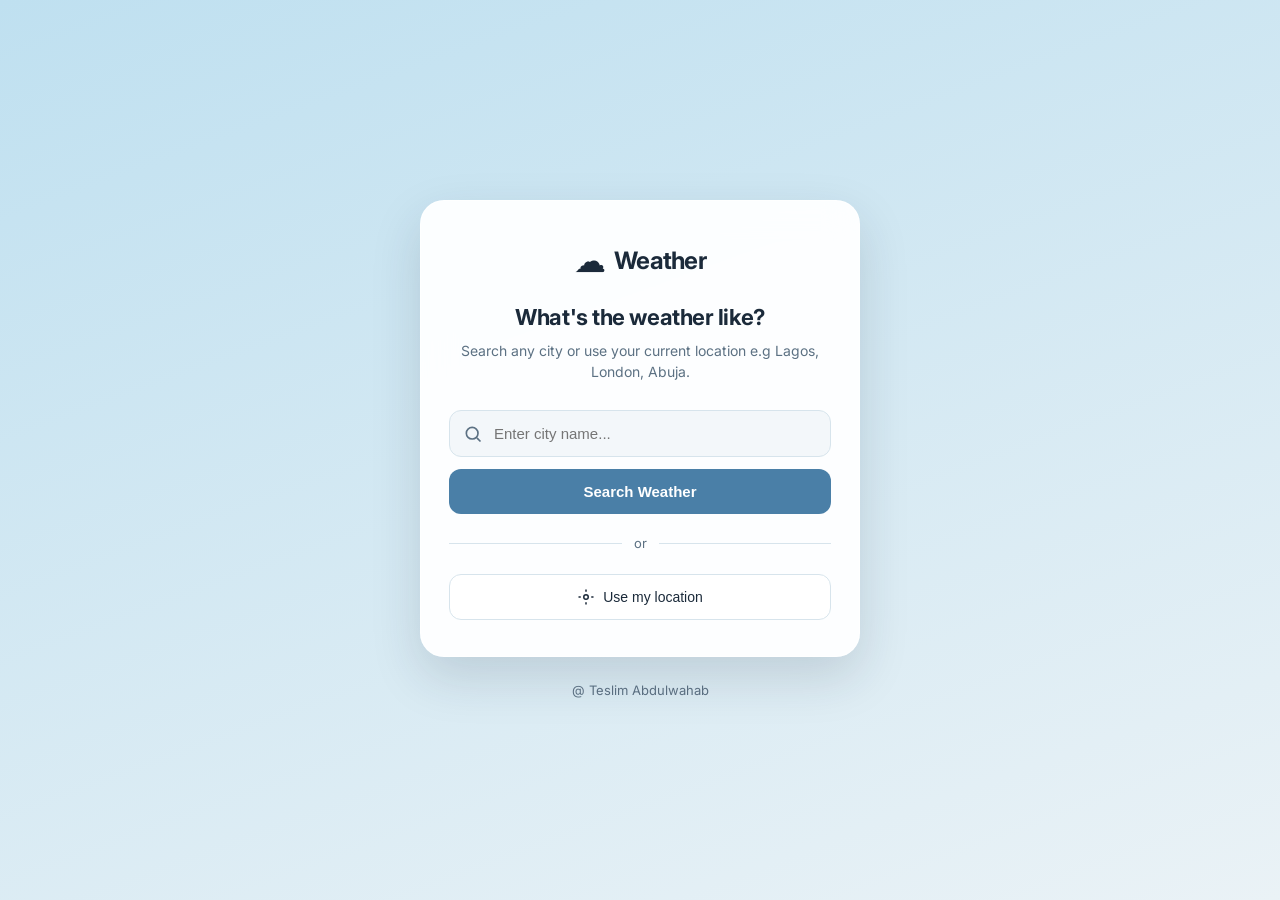
==== index.html @ 28e863fd "Add files via upload" ====
<!DOCTYPE html>
<html lang="en">
<head>
  <meta charset="UTF-8">
  <meta name="viewport" content="width=device-width, initial-scale=1.0">
  <title>Weather • Search</title>
  <link rel="stylesheet" href="style.css">
  <link href="https://fonts.googleapis.com/css2?family=Inter:wght@400;500;600;700&display=swap" rel="stylesheet">
</head>
<body class="home-page">

  <div class="home-container">
    <div class="home-card">
      <div class="home-header">
        <div class="logo">
          <span class="logo-icon">☁</span>
          <span class="logo-text">Weather</span>
        </div>
        <h1>What's the weather like?</h1>
        <p class="subtitle">Search any city or use your current location e.g Lagos, London, Abuja.</p>
      </div>

      <form id="searchForm" class="home-search">
        <div class="input-wrapper">
          <svg class="search-icon" viewBox="0 0 24 24" width="20" height="20" fill="none" stroke="currentColor" stroke-width="2">
            <circle cx="11" cy="11" r="7"></circle>
            <line x1="21" y1="21" x2="16.65" y2="16.65"></line>
          </svg>
          <input type="text" id="cityInput" placeholder="Enter city name..." autocomplete="off" required>
        </div>
        <button type="submit" class="primary-btn">Search Weather</button>
      </form>

      <div class="divider">
        <span>or</span>
      </div>

      <button id="locationBtn" class="secondary-btn">
        <svg viewBox="0 0 24 24" width="18" height="18" fill="none" stroke="currentColor" stroke-width="2">
          <circle cx="12" cy="12" r="3"></circle>
          <path d="M12 2v3M12 19v3M2 12h3M19 12h3"></path>
        </svg>
        Use my location
      </button>

      <div id="recentChips" class="recent-chips home-chips hidden"></div>
    </div>

    <p class="home-footer">@ Teslim Abdulwahab</p>
  </div>

  <script src="script.js"></script>
</body>
</html>
---- style.css ----
:root {
  --text: #1B2A3A;
  --text-muted: #5C7183;
  --primary: #4A7FA7;
  --primary-dark: #3A6A8F;
  --accent: #E8935A;
  --surface: rgba(255, 255, 255, 0.94);
  --surface-soft: #F3F7FA;
  --border: #D7E4EC;
  --danger: #C4472E;
  --success: #2E8B57;
  --bg-start: #BFE0F0;
  --bg-end: #EAF2F6;
}

* {
  box-sizing: border-box;
  margin: 0;
  padding: 0;
}

body {
  font-family: "Inter", -apple-system, BlinkMacSystemFont, "Segoe UI", Roboto, sans-serif;
  background: linear-gradient(160deg, var(--bg-start), var(--bg-end));
  color: var(--text);
  min-height: 100vh;
  line-height: 1.5;
  transition: background 0.7s ease;
}

/* ========== HOME PAGE ========== */
.home-page {
  display: flex;
  align-items: center;
  justify-content: center;
  padding: 24px;
}

.home-container {
  width: 100%;
  max-width: 440px;
}

.home-card {
  background: var(--surface);
  backdrop-filter: blur(16px);
  border-radius: 24px;
  padding: 36px 28px;
  box-shadow: 0 20px 50px rgba(27, 42, 58, 0.15);
  border: 1px solid rgba(255,255,255,0.7);
}

.home-header {
  text-align: center;
  margin-bottom: 28px;
}

.logo {
  display: flex;
  align-items: center;
  justify-content: center;
  gap: 8px;
  margin-bottom: 16px;
}

.logo-icon {
  font-size: 32px;
}

.logo-text {
  font-size: 24px;
  font-weight: 700;
  letter-spacing: -0.03em;
}

.home-header h1 {
  font-size: 22px;
  font-weight: 700;
  margin-bottom: 6px;
  letter-spacing: -0.02em;
}

.subtitle {
  font-size: 14px;
  color: var(--text-muted);
}

.home-search {
  display: flex;
  flex-direction: column;
  gap: 12px;
}

.input-wrapper {
  position: relative;
}

.search-icon {
  position: absolute;
  left: 14px;
  top: 50%;
  transform: translateY(-50%);
  color: var(--text-muted);
}

.home-search input {
  width: 100%;
  padding: 14px 16px 14px 44px;
  border: 1px solid var(--border);
  border-radius: 12px;
  font-size: 15px;
  background: var(--surface-soft);
  color: var(--text);
  transition: all 0.2s;
}

.home-search input:focus {
  outline: none;
  border-color: var(--primary);
  box-shadow: 0 0 0 4px rgba(74, 127, 167, 0.15);
}

.primary-btn {
  width: 100%;
  padding: 14px;
  border: none;
  border-radius: 12px;
  background: var(--primary);
  color: white;
  font-size: 15px;
  font-weight: 600;
  cursor: pointer;
  transition: background 0.2s, transform 0.15s;
}

.primary-btn:hover {
  background: var(--primary-dark);
}

.primary-btn:active {
  transform: scale(0.98);
}

.divider {
  display: flex;
  align-items: center;
  margin: 20px 0;
  color: var(--text-muted);
  font-size: 13px;
}

.divider::before,
.divider::after {
  content: "";
  flex: 1;
  height: 1px;
  background: var(--border);
}

.divider span {
  padding: 0 12px;
}

.secondary-btn {
  width: 100%;
  padding: 13px;
  border: 1px solid var(--border);
  border-radius: 12px;
  background: white;
  color: var(--text);
  font-size: 14px;
  font-weight: 500;
  cursor: pointer;
  display: flex;
  align-items: center;
  justify-content: center;
  gap: 8px;
  transition: all 0.2s;
}

.secondary-btn:hover {
  border-color: var(--primary);
  color: var(--primary);
}

.home-chips {
  margin-top: 20px;
  justify-content: center;
}

.home-footer {
  text-align: center;
  margin-top: 24px;
  font-size: 13px;
  color: var(--text-muted);
}

/* ========== RESULTS PAGE ========== */
.app {
  width: 100%;
  max-width: 480px;
  margin: 0 auto;
  padding: 20px 16px 40px;
  display: flex;
  flex-direction: column;
  gap: 16px;
  min-height: 100vh;
}

.result-header {
  display: flex;
  justify-content: space-between;
  align-items: center;
}

.back-btn {
  text-decoration: none;
  color: var(--text);
  font-weight: 500;
  font-size: 15px;
  padding: 8px 12px;
  border-radius: 8px;
  background: rgba(255,255,255,0.5);
  transition: background 0.2s;
}

.back-btn:hover {
  background: rgba(255,255,255,0.8);
}

.unit-toggle {
  width: 44px;
  height: 40px;
  border: 1px solid var(--border);
  border-radius: 10px;
  background: rgba(255,255,255,0.7);
  color: var(--text);
  font-size: 13px;
  font-weight: 600;
  cursor: pointer;
}

.unit-toggle:hover {
  background: white;
}

.result-card {
  background: var(--surface);
  backdrop-filter: blur(12px);
  border-radius: 20px;
  padding: 24px;
  box-shadow: 0 12px 40px rgba(27, 42, 58, 0.12);
  border: 1px solid rgba(255,255,255,0.6);
  flex: 1;
}

/* Shared components */
.recent-chips {
  display: flex;
  gap: 8px;
  flex-wrap: wrap;
}

.recent-chips.hidden {
  display: none;
}

.chip {
  padding: 6px 14px;
  border-radius: 999px;
  background: var(--surface-soft);
  border: 1px solid var(--border);
  color: var(--text-muted);
  font-size: 12px;
  font-weight: 500;
  cursor: pointer;
  transition: all 0.2s;
}

.chip:hover {
  border-color: var(--primary);
  color: var(--primary);
  background: white;
}

.state {
  text-align: center;
  padding: 60px 0;
  color: var(--text-muted);
}

.state.error {
  color: var(--danger);
  font-weight: 500;
}

.spinner {
  width: 40px;
  height: 40px;
  border: 3px solid var(--border);
  border-top-color: var(--primary);
  border-radius: 50%;
  margin: 0 auto 16px;
  animation: spin 0.8s linear infinite;
}

@keyframes spin {
  to { transform: rotate(360deg); }
}

.hidden {
  display: none !important;
}

.weather-result {
  animation: fadeIn 0.4s ease;
}

@keyframes fadeIn {
  from { opacity: 0; transform: translateY(10px); }
  to { opacity: 1; transform: translateY(0); }
}

.location-row {
  display: flex;
  align-items: center;
  justify-content: center;
  gap: 10px;
  margin-bottom: 8px;
}

.city-name {
  font-size: 17px;
  font-weight: 500;
  color: var(--text-muted);
}

.live-badge {
  font-size: 11px;
  font-weight: 600;
  color: var(--success);
  background: rgba(46, 139, 87, 0.12);
  padding: 3px 9px;
  border-radius: 999px;
}

.main-reading {
  display: flex;
  align-items: center;
  justify-content: center;
  gap: 18px;
  margin: 16px 0 12px;
}

.weather-emoji {
  font-size: 68px;
  line-height: 1;
  filter: drop-shadow(0 6px 12px rgba(0,0,0,0.1));
}

.temp-block {
  text-align: left;
}

.temperature {
  font-size: 68px;
  font-weight: 700;
  letter-spacing: -0.04em;
  line-height: 1;
}

.condition {
  font-size: 16px;
  color: var(--accent);
  font-weight: 500;
  margin-top: 4px;
  text-transform: capitalize;
}

.details {
  display: grid;
  grid-template-columns: 1fr 1fr;
  gap: 14px;
  border-top: 1px solid var(--border);
  border-bottom: 1px solid var(--border);
  padding: 20px 0;
  margin: 20px 0 24px;
}

.detail {
  display: flex;
  align-items: center;
  gap: 10px;
}

.detail-icon {
  font-size: 20px;
  width: 28px;
  text-align: center;
}

.detail-label {
  display: block;
  font-size: 11px;
  color: var(--text-muted);
  font-weight: 500;
}

.detail-value {
  font-size: 15px;
  font-weight: 600;
}

.forecast-title {
  font-size: 13px;
  font-weight: 600;
  color: var(--text-muted);
  margin-bottom: 12px;
  letter-spacing: 0.02em;
}

.forecast {
  display: flex;
  gap: 8px;
}

.forecast-day {
  flex: 1;
  display: flex;
  flex-direction: column;
  align-items: center;
  gap: 5px;
  padding: 14px 4px;
  border-radius: 14px;
  background: var(--surface-soft);
  transition: all 0.2s;
}

.forecast-day:hover {
  background: #e8f0f5;
  transform: translateY(-3px);
}

.forecast-day-name {
  font-size: 11px;
  color: var(--text-muted);
  font-weight: 600;
  text-transform: uppercase;
}

.forecast-emoji {
  font-size: 24px;
}

.forecast-temp {
  font-size: 14px;
  font-weight: 700;
}

.forecast-temp-low {
  font-size: 12px;
  color: var(--text-muted);
}

.page-footer {
  text-align: center;
  font-size: 12px;
  color: var(--text-muted);
  display: flex;
  align-items: center;
  justify-content: center;
  gap: 8px;
}

.dot {
  opacity: 0.5;
}

@media (max-width: 420px) {
  .temperature {
    font-size: 56px;
  }
  .weather-emoji {
    font-size: 56px;
  }
  .home-card {
    padding: 28px 20px;
  }
}
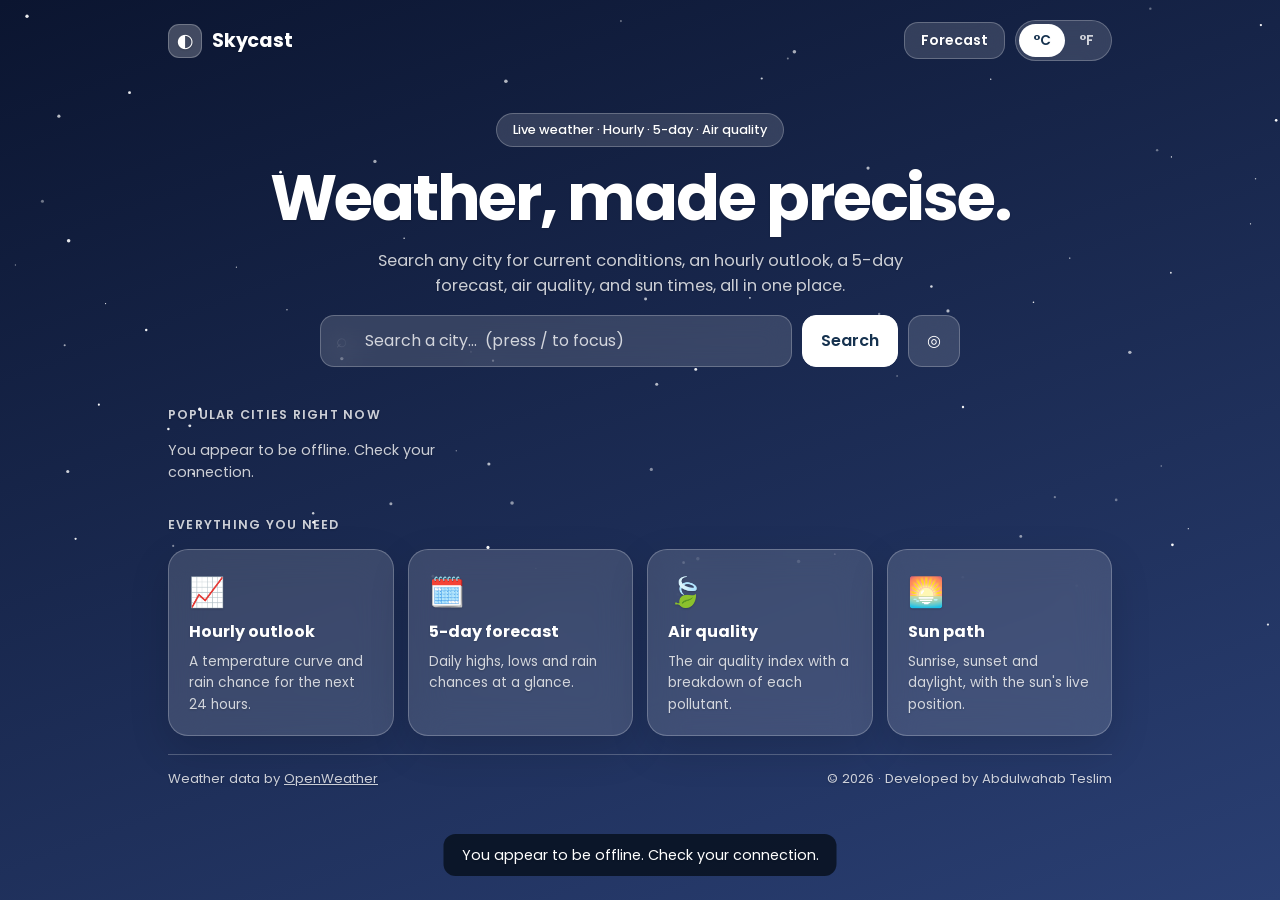
==== commit cd4fc66e: "Update weather search UI and functionality" ====
--- a/index.html
+++ b/index.html
@@ -1,54 +1,67 @@
-<!DOCTYPE html>
-<html lang="en">
-<head>
-  <meta charset="UTF-8">
-  <meta name="viewport" content="width=device-width, initial-scale=1.0">
-  <title>Weather • Search</title>
-  <link rel="stylesheet" href="style.css">
-  <link href="https://fonts.googleapis.com/css2?family=Inter:wght@400;500;600;700&display=swap" rel="stylesheet">
-</head>
-<body class="home-page">
-
-  <div class="home-container">
-    <div class="home-card">
-      <div class="home-header">
-        <div class="logo">
-          <span class="logo-icon">☁</span>
-          <span class="logo-text">Weather</span>
-        </div>
-        <h1>What's the weather like?</h1>
-        <p class="subtitle">Search any city or use your current location e.g Lagos, London, Abuja.</p>
-      </div>
-
-      <form id="searchForm" class="home-search">
-        <div class="input-wrapper">
-          <svg class="search-icon" viewBox="0 0 24 24" width="20" height="20" fill="none" stroke="currentColor" stroke-width="2">
-            <circle cx="11" cy="11" r="7"></circle>
-            <line x1="21" y1="21" x2="16.65" y2="16.65"></line>
-          </svg>
-          <input type="text" id="cityInput" placeholder="Enter city name..." autocomplete="off" required>
-        </div>
-        <button type="submit" class="primary-btn">Search Weather</button>
-      </form>
-
-      <div class="divider">
-        <span>or</span>
-      </div>
-
-      <button id="locationBtn" class="secondary-btn">
-        <svg viewBox="0 0 24 24" width="18" height="18" fill="none" stroke="currentColor" stroke-width="2">
-          <circle cx="12" cy="12" r="3"></circle>
-          <path d="M12 2v3M12 19v3M2 12h3M19 12h3"></path>
-        </svg>
-        Use my location
-      </button>
-
-      <div id="recentChips" class="recent-chips home-chips hidden"></div>
-    </div>
-
-    <p class="home-footer">@ Teslim Abdulwahab</p>
-  </div>
-
-  <script src="script.js"></script>
-</body>
+<!doctype html>
+<html lang="en">
+<head>
+  <meta charset="UTF-8" />
+  <meta name="viewport" content="width=device-width, initial-scale=1.0" />
+  <meta name="description" content="Skycast: live weather, hourly and 5-day forecasts, air quality and sun times for any city." />
+  <title>Skycast · Weather</title>
+  <link rel="preconnect" href="https://fonts.googleapis.com" />
+  <link rel="preconnect" href="https://fonts.gstatic.com" crossorigin />
+  <link href="https://fonts.googleapis.com/css2?family=Poppins:wght@300;400;500;600;700&display=swap" rel="stylesheet" />
+  <link rel="stylesheet" href="./style.css" />
+</head>
+<body data-sky="clear-d">
+  <canvas id="fx" aria-hidden="true"></canvas>
+  <div class="app">
+    <header class="top">
+      <a class="brand" href="index.html"><span class="logo" aria-hidden="true">◐</span> Skycast</a>
+      <div class="top-r">
+        <a class="btn nav" href="weather.html">Forecast</a>
+        <div class="seg" role="group" aria-label="Units">
+          <button id="unitC" type="button" aria-pressed="true">°C</button>
+          <button id="unitF" type="button" aria-pressed="false">°F</button>
+        </div>
+      </div>
+    </header>
+
+    <section class="landing">
+      <span class="pill">Live weather · Hourly · 5-day · Air quality</span>
+      <h1 class="display">Weather, made precise.</h1>
+      <p class="lead">Search any city for current conditions, an hourly outlook, a 5-day forecast, air quality, and sun times, all in one place.</p>
+    <form id="searchForm" class="search" autocomplete="off" role="search">
+      <div class="field">
+        <span class="mag" aria-hidden="true">⌕</span>
+        <input id="cityInput" type="text" placeholder="Search a city…  (press / to focus)" aria-label="Search city" aria-autocomplete="list" aria-controls="sugList" />
+        <ul id="sugList" class="sug" role="listbox" hidden></ul>
+      </div>
+      <button type="submit" class="btn primary">Search</button>
+      <button type="button" id="locBtn" class="btn" title="Use my location" aria-label="Use my location">◎</button>
+    </form>
+    <div class="chips" id="chips"></div>
+    </section>
+
+    <section class="block">
+      <h2 class="kicker">Popular cities right now</h2>
+      <div id="popular" class="popular"></div>
+    </section>
+
+    <section class="block">
+      <h2 class="kicker">Everything you need</h2>
+      <div class="features">
+        <div class="card feat"><span>📈</span><b>Hourly outlook</b><p>A temperature curve and rain chance for the next 24 hours.</p></div>
+        <div class="card feat"><span>🗓️</span><b>5-day forecast</b><p>Daily highs, lows and rain chances at a glance.</p></div>
+        <div class="card feat"><span>🍃</span><b>Air quality</b><p>The air quality index with a breakdown of each pollutant.</p></div>
+        <div class="card feat"><span>🌅</span><b>Sun path</b><p>Sunrise, sunset and daylight, with the sun's live position.</p></div>
+      </div>
+    </section>
+    <footer class="foot">
+      <p>Weather data by <a href="https://openweathermap.org" target="_blank" rel="noopener">OpenWeather</a></p>
+      <p>© 2026 · Developed by Abdulwahab Teslim</p>
+    </footer>
+  </div>
+  <div id="toast" class="toast" role="status" aria-live="polite"></div>
+  <script src="./config.js"></script>
+  <script src="./core.js"></script>
+  <script src="./home.js"></script>
+</body>
 </html>
--- a/style.css
+++ b/style.css
@@ -1,489 +1,119 @@
-:root {
-  --text: #1B2A3A;
-  --text-muted: #5C7183;
-  --primary: #4A7FA7;
-  --primary-dark: #3A6A8F;
-  --accent: #E8935A;
-  --surface: rgba(255, 255, 255, 0.94);
-  --surface-soft: #F3F7FA;
-  --border: #D7E4EC;
-  --danger: #C4472E;
-  --success: #2E8B57;
-  --bg-start: #BFE0F0;
-  --bg-end: #EAF2F6;
-}
-
-* {
-  box-sizing: border-box;
-  margin: 0;
-  padding: 0;
-}
-
-body {
-  font-family: "Inter", -apple-system, BlinkMacSystemFont, "Segoe UI", Roboto, sans-serif;
-  background: linear-gradient(160deg, var(--bg-start), var(--bg-end));
-  color: var(--text);
-  min-height: 100vh;
-  line-height: 1.5;
-  transition: background 0.7s ease;
-}
-
-/* ========== HOME PAGE ========== */
-.home-page {
-  display: flex;
-  align-items: center;
-  justify-content: center;
-  padding: 24px;
-}
-
-.home-container {
-  width: 100%;
-  max-width: 440px;
-}
-
-.home-card {
-  background: var(--surface);
-  backdrop-filter: blur(16px);
-  border-radius: 24px;
-  padding: 36px 28px;
-  box-shadow: 0 20px 50px rgba(27, 42, 58, 0.15);
-  border: 1px solid rgba(255,255,255,0.7);
-}
-
-.home-header {
-  text-align: center;
-  margin-bottom: 28px;
-}
-
-.logo {
-  display: flex;
-  align-items: center;
-  justify-content: center;
-  gap: 8px;
-  margin-bottom: 16px;
-}
-
-.logo-icon {
-  font-size: 32px;
-}
-
-.logo-text {
-  font-size: 24px;
-  font-weight: 700;
-  letter-spacing: -0.03em;
-}
-
-.home-header h1 {
-  font-size: 22px;
-  font-weight: 700;
-  margin-bottom: 6px;
-  letter-spacing: -0.02em;
-}
-
-.subtitle {
-  font-size: 14px;
-  color: var(--text-muted);
-}
-
-.home-search {
-  display: flex;
-  flex-direction: column;
-  gap: 12px;
-}
-
-.input-wrapper {
-  position: relative;
-}
-
-.search-icon {
-  position: absolute;
-  left: 14px;
-  top: 50%;
-  transform: translateY(-50%);
-  color: var(--text-muted);
-}
-
-.home-search input {
-  width: 100%;
-  padding: 14px 16px 14px 44px;
-  border: 1px solid var(--border);
-  border-radius: 12px;
-  font-size: 15px;
-  background: var(--surface-soft);
-  color: var(--text);
-  transition: all 0.2s;
-}
-
-.home-search input:focus {
-  outline: none;
-  border-color: var(--primary);
-  box-shadow: 0 0 0 4px rgba(74, 127, 167, 0.15);
-}
-
-.primary-btn {
-  width: 100%;
-  padding: 14px;
-  border: none;
-  border-radius: 12px;
-  background: var(--primary);
-  color: white;
-  font-size: 15px;
-  font-weight: 600;
-  cursor: pointer;
-  transition: background 0.2s, transform 0.15s;
-}
-
-.primary-btn:hover {
-  background: var(--primary-dark);
-}
-
-.primary-btn:active {
-  transform: scale(0.98);
-}
-
-.divider {
-  display: flex;
-  align-items: center;
-  margin: 20px 0;
-  color: var(--text-muted);
-  font-size: 13px;
-}
-
-.divider::before,
-.divider::after {
-  content: "";
-  flex: 1;
-  height: 1px;
-  background: var(--border);
-}
-
-.divider span {
-  padding: 0 12px;
-}
-
-.secondary-btn {
-  width: 100%;
-  padding: 13px;
-  border: 1px solid var(--border);
-  border-radius: 12px;
-  background: white;
-  color: var(--text);
-  font-size: 14px;
-  font-weight: 500;
-  cursor: pointer;
-  display: flex;
-  align-items: center;
-  justify-content: center;
-  gap: 8px;
-  transition: all 0.2s;
-}
-
-.secondary-btn:hover {
-  border-color: var(--primary);
-  color: var(--primary);
-}
-
-.home-chips {
-  margin-top: 20px;
-  justify-content: center;
-}
-
-.home-footer {
-  text-align: center;
-  margin-top: 24px;
-  font-size: 13px;
-  color: var(--text-muted);
-}
-
-/* ========== RESULTS PAGE ========== */
-.app {
-  width: 100%;
-  max-width: 480px;
-  margin: 0 auto;
-  padding: 20px 16px 40px;
-  display: flex;
-  flex-direction: column;
-  gap: 16px;
-  min-height: 100vh;
-}
-
-.result-header {
-  display: flex;
-  justify-content: space-between;
-  align-items: center;
-}
-
-.back-btn {
-  text-decoration: none;
-  color: var(--text);
-  font-weight: 500;
-  font-size: 15px;
-  padding: 8px 12px;
-  border-radius: 8px;
-  background: rgba(255,255,255,0.5);
-  transition: background 0.2s;
-}
-
-.back-btn:hover {
-  background: rgba(255,255,255,0.8);
-}
-
-.unit-toggle {
-  width: 44px;
-  height: 40px;
-  border: 1px solid var(--border);
-  border-radius: 10px;
-  background: rgba(255,255,255,0.7);
-  color: var(--text);
-  font-size: 13px;
-  font-weight: 600;
-  cursor: pointer;
-}
-
-.unit-toggle:hover {
-  background: white;
-}
-
-.result-card {
-  background: var(--surface);
-  backdrop-filter: blur(12px);
-  border-radius: 20px;
-  padding: 24px;
-  box-shadow: 0 12px 40px rgba(27, 42, 58, 0.12);
-  border: 1px solid rgba(255,255,255,0.6);
-  flex: 1;
-}
-
-/* Shared components */
-.recent-chips {
-  display: flex;
-  gap: 8px;
-  flex-wrap: wrap;
-}
-
-.recent-chips.hidden {
-  display: none;
-}
-
-.chip {
-  padding: 6px 14px;
-  border-radius: 999px;
-  background: var(--surface-soft);
-  border: 1px solid var(--border);
-  color: var(--text-muted);
-  font-size: 12px;
-  font-weight: 500;
-  cursor: pointer;
-  transition: all 0.2s;
-}
-
-.chip:hover {
-  border-color: var(--primary);
-  color: var(--primary);
-  background: white;
-}
-
-.state {
-  text-align: center;
-  padding: 60px 0;
-  color: var(--text-muted);
-}
-
-.state.error {
-  color: var(--danger);
-  font-weight: 500;
-}
-
-.spinner {
-  width: 40px;
-  height: 40px;
-  border: 3px solid var(--border);
-  border-top-color: var(--primary);
-  border-radius: 50%;
-  margin: 0 auto 16px;
-  animation: spin 0.8s linear infinite;
-}
-
-@keyframes spin {
-  to { transform: rotate(360deg); }
-}
-
-.hidden {
-  display: none !important;
-}
-
-.weather-result {
-  animation: fadeIn 0.4s ease;
-}
-
-@keyframes fadeIn {
-  from { opacity: 0; transform: translateY(10px); }
-  to { opacity: 1; transform: translateY(0); }
-}
-
-.location-row {
-  display: flex;
-  align-items: center;
-  justify-content: center;
-  gap: 10px;
-  margin-bottom: 8px;
-}
-
-.city-name {
-  font-size: 17px;
-  font-weight: 500;
-  color: var(--text-muted);
-}
-
-.live-badge {
-  font-size: 11px;
-  font-weight: 600;
-  color: var(--success);
-  background: rgba(46, 139, 87, 0.12);
-  padding: 3px 9px;
-  border-radius: 999px;
-}
-
-.main-reading {
-  display: flex;
-  align-items: center;
-  justify-content: center;
-  gap: 18px;
-  margin: 16px 0 12px;
-}
-
-.weather-emoji {
-  font-size: 68px;
-  line-height: 1;
-  filter: drop-shadow(0 6px 12px rgba(0,0,0,0.1));
-}
-
-.temp-block {
-  text-align: left;
-}
-
-.temperature {
-  font-size: 68px;
-  font-weight: 700;
-  letter-spacing: -0.04em;
-  line-height: 1;
-}
-
-.condition {
-  font-size: 16px;
-  color: var(--accent);
-  font-weight: 500;
-  margin-top: 4px;
-  text-transform: capitalize;
-}
-
-.details {
-  display: grid;
-  grid-template-columns: 1fr 1fr;
-  gap: 14px;
-  border-top: 1px solid var(--border);
-  border-bottom: 1px solid var(--border);
-  padding: 20px 0;
-  margin: 20px 0 24px;
-}
-
-.detail {
-  display: flex;
-  align-items: center;
-  gap: 10px;
-}
-
-.detail-icon {
-  font-size: 20px;
-  width: 28px;
-  text-align: center;
-}
-
-.detail-label {
-  display: block;
-  font-size: 11px;
-  color: var(--text-muted);
-  font-weight: 500;
-}
-
-.detail-value {
-  font-size: 15px;
-  font-weight: 600;
-}
-
-.forecast-title {
-  font-size: 13px;
-  font-weight: 600;
-  color: var(--text-muted);
-  margin-bottom: 12px;
-  letter-spacing: 0.02em;
-}
-
-.forecast {
-  display: flex;
-  gap: 8px;
-}
-
-.forecast-day {
-  flex: 1;
-  display: flex;
-  flex-direction: column;
-  align-items: center;
-  gap: 5px;
-  padding: 14px 4px;
-  border-radius: 14px;
-  background: var(--surface-soft);
-  transition: all 0.2s;
-}
-
-.forecast-day:hover {
-  background: #e8f0f5;
-  transform: translateY(-3px);
-}
-
-.forecast-day-name {
-  font-size: 11px;
-  color: var(--text-muted);
-  font-weight: 600;
-  text-transform: uppercase;
-}
-
-.forecast-emoji {
-  font-size: 24px;
-}
-
-.forecast-temp {
-  font-size: 14px;
-  font-weight: 700;
-}
-
-.forecast-temp-low {
-  font-size: 12px;
-  color: var(--text-muted);
-}
-
-.page-footer {
-  text-align: center;
-  font-size: 12px;
-  color: var(--text-muted);
-  display: flex;
-  align-items: center;
-  justify-content: center;
-  gap: 8px;
-}
-
-.dot {
-  opacity: 0.5;
-}
-
-@media (max-width: 420px) {
-  .temperature {
-    font-size: 56px;
-  }
-  .weather-emoji {
-    font-size: 56px;
-  }
-  .home-card {
-    padding: 28px 20px;
-  }
-}+@property --sky1{syntax:"<color>";inherits:true;initial-value:#1f6fd0}
+@property --sky2{syntax:"<color>";inherits:true;initial-value:#72c0f2}
+:root{--glass:rgba(255,255,255,.14);--glass-hi:rgba(255,255,255,.22);--line:rgba(255,255,255,.24);--text:#fff;--muted:rgba(255,255,255,.78);--r:20px;--ease:cubic-bezier(.2,.8,.2,1);--focus:0 0 0 3px rgba(255,255,255,.45);color-scheme:dark}
+[data-sky=clear-d]{--sky1:#1f6fd0;--sky2:#72c0f2}
+[data-sky=clear-n]{--sky1:#0b1530;--sky2:#2a3f73}
+[data-sky=clouds-d]{--sky1:#5f7fa3;--sky2:#aebfd0}
+[data-sky=clouds-n]{--sky1:#1c2433;--sky2:#3b475c}
+[data-sky=rain-d]{--sky1:#42576b;--sky2:#7f94a8}
+[data-sky=rain-n]{--sky1:#161e2a;--sky2:#34455a}
+[data-sky=storm]{--sky1:#1f2433;--sky2:#4a5368}
+[data-sky=snow-d]{--sky1:#6d8cab;--sky2:#c4d7e6}
+[data-sky=snow-n]{--sky1:#26364a;--sky2:#566b84}
+[data-sky=mist-d]{--sky1:#6f7a85;--sky2:#b3bcc4}
+[data-sky=mist-n]{--sky1:#22282f;--sky2:#4b535c}
+*,*::before,*::after{box-sizing:border-box;margin:0;padding:0}[hidden]{display:none!important}
+body{font-family:"Poppins",system-ui,sans-serif;color:var(--text);min-height:100vh;line-height:1.55;background:linear-gradient(160deg,var(--sky1),var(--sky2)) fixed;transition:--sky1 .9s,--sky2 .9s;text-shadow:0 1px 2px rgba(0,0,0,.18)}
+:focus-visible{outline:none;box-shadow:var(--focus)}
+#fx{position:fixed;inset:0;width:100%;height:100%;pointer-events:none;z-index:0}
+.app{position:relative;z-index:1;width:min(980px,100%);margin:0 auto;padding:20px 18px 28px;display:grid;gap:18px}
+.top{display:flex;justify-content:space-between;align-items:center}
+.brand{display:flex;align-items:center;gap:10px;font-weight:700;font-size:1.2rem;color:inherit;text-decoration:none;letter-spacing:-.01em}
+.logo{width:34px;height:34px;display:grid;place-items:center;border-radius:11px;background:var(--glass-hi);border:1px solid var(--line)}
+.seg{display:flex;padding:3px;border-radius:99px;background:var(--glass);border:1px solid var(--line);backdrop-filter:blur(14px)}
+.seg button{border:0;background:transparent;color:var(--muted);font:inherit;font-weight:600;font-size:.85rem;padding:6px 14px;border-radius:99px;cursor:pointer;transition:.2s}
+.seg button[aria-pressed=true]{background:#fff;color:#16324f;text-shadow:none}
+.search{display:flex;gap:10px}.field{position:relative;flex:1}
+.mag{position:absolute;left:16px;top:50%;transform:translateY(-52%);font-size:1.2rem;opacity:.85}
+input{width:100%;font:inherit;color:var(--text);padding:13px 16px 13px 44px;border-radius:14px;border:1px solid var(--line);background:var(--glass);backdrop-filter:blur(14px);outline:none;transition:.2s;text-shadow:none}
+input::placeholder{color:var(--muted)}input:focus{border-color:#fff;background:var(--glass-hi);box-shadow:var(--focus)}
+.btn{font:inherit;font-weight:600;color:var(--text);padding:12px 18px;border-radius:14px;border:1px solid var(--line);background:var(--glass);backdrop-filter:blur(14px);cursor:pointer;transition:transform .2s var(--ease),background .2s}
+.btn:hover{transform:translateY(-1px);background:var(--glass-hi)}.btn:active{transform:scale(.97)}
+.btn.primary{background:#fff;color:#16324f;border-color:#fff;text-shadow:none}
+.sug{position:absolute;top:calc(100% + 6px);left:0;right:0;z-index:10;list-style:none;border-radius:14px;overflow:hidden;background:rgba(16,28,46,.92);border:1px solid var(--line);backdrop-filter:blur(18px);box-shadow:0 16px 40px rgba(0,0,0,.35)}
+.sug li{padding:10px 16px;cursor:pointer;font-size:.92rem}.sug li small{color:var(--muted);margin-left:6px}
+.sug li[aria-selected=true],.sug li:hover{background:rgba(255,255,255,.14)}
+.chips{display:flex;flex-wrap:wrap;gap:8px}.chips:empty{display:none}
+.chip{font:inherit;font-size:.82rem;font-weight:500;color:var(--text);padding:6px 14px;border-radius:99px;border:1px solid var(--line);background:var(--glass);cursor:pointer;transition:.2s}
+.chip:hover{background:var(--glass-hi)}.chip.clear{background:transparent;color:var(--muted)}
+.stack{display:grid;gap:18px}
+.card{background:var(--glass);border:1px solid var(--line);border-radius:var(--r);padding:22px;backdrop-filter:blur(18px);-webkit-backdrop-filter:blur(18px);box-shadow:0 14px 40px rgba(0,0,0,.14);animation:rise .5s var(--ease) both}
+.card h2{font-size:.78rem;font-weight:600;letter-spacing:.1em;text-transform:uppercase;color:var(--muted);margin-bottom:14px}
+.center{text-align:center;display:grid;justify-items:center;gap:10px;padding:44px 22px}.center h2{font-size:1.3rem;letter-spacing:0;text-transform:none;color:var(--text);margin:0}.center p{color:var(--muted);max-width:46ch}
+.big{font-size:3rem}
+.muted{color:var(--muted);font-size:.9rem}
+@keyframes rise{from{opacity:0;transform:translateY(14px)}}
+.sk{height:110px;background:linear-gradient(100deg,var(--glass) 30%,var(--glass-hi) 50%,var(--glass) 70%) 0 0/200% 100%;animation:shimmer 1.3s linear infinite}.sk.h1{height:210px}.sk.h2{height:150px}
+@keyframes shimmer{to{background-position:-200% 0}}
+.now{display:flex;justify-content:space-between;gap:24px;flex-wrap:wrap;align-items:flex-end}
+.row{display:flex;align-items:center;gap:10px}h1{font-size:clamp(1.5rem,4vw,2.1rem);letter-spacing:-.02em;line-height:1.2}
+.icon{font-size:1.5rem;line-height:1;border:0;background:transparent;color:#ffd666;cursor:pointer;transition:transform .2s var(--ease)}.icon:hover{transform:scale(1.2)}
+.temp-row{display:flex;align-items:center;gap:14px;margin:6px 0 0}.emoji{font-size:clamp(3.4rem,10vw,5rem);line-height:1;filter:drop-shadow(0 6px 14px rgba(0,0,0,.25))}
+.temp{font-size:clamp(3.6rem,11vw,6rem);font-weight:300;letter-spacing:-.04em;line-height:1}
+.cond{font-size:1.15rem;font-weight:500;text-transform:capitalize}
+.summary{max-width:34ch;color:var(--muted);font-size:.95rem}
+.hourly{display:flex;gap:10px;overflow-x:auto;padding-bottom:6px;scroll-snap-type:x proximity}
+.hour{flex:0 0 auto;min-width:72px;display:grid;justify-items:center;gap:4px;padding:12px 10px;border-radius:16px;background:rgba(255,255,255,.08);scroll-snap-align:start}
+.hour.now-h{background:rgba(255,255,255,.22)}.hour span:first-child{font-size:.78rem;color:var(--muted)}.hour .e{font-size:1.6rem}.hour b{font-weight:600}.hour small{font-size:.72rem;color:#9bd8ff}
+.grid{display:grid;grid-template-columns:1.05fr 1fr;gap:18px}
+.tiles{display:grid;grid-template-columns:1fr 1fr;gap:10px}
+.tile{padding:14px;border-radius:16px;background:rgba(255,255,255,.08)}
+.tile small{display:block;color:var(--muted);font-size:.75rem}.tile b{font-size:1.2rem;font-weight:600}.tile span{display:block;font-size:.74rem;color:var(--muted)}
+.arrow{display:inline-block;transition:transform .5s var(--ease)}
+.dot{display:inline-block;width:9px;height:9px;border-radius:50%;margin-right:6px}
+.daily{display:grid;gap:6px}
+.day{display:grid;grid-template-columns:52px 34px 1fr;align-items:center;gap:10px;padding:8px 4px;border-bottom:1px solid rgba(255,255,255,.1)}.day:last-child{border:0}
+.day .n{font-weight:500}.day .e{font-size:1.4rem}
+.range{display:flex;align-items:center;gap:8px;font-size:.88rem}.range i{flex:1;position:relative;height:6px;border-radius:9px;background:rgba(255,255,255,.18)}
+.range i::after{content:"";position:absolute;top:0;bottom:0;left:var(--l);width:var(--w);border-radius:9px;background:linear-gradient(90deg,#7dd3fc,#fde68a,#fb923c)}
+.range em{font-style:normal;color:#9bd8ff;font-size:.72rem;min-width:30px;text-align:right}
+.foot{display:flex;justify-content:space-between;flex-wrap:wrap;gap:6px;padding-top:14px;border-top:1px solid var(--line);font-size:.82rem;color:var(--muted)}.foot a{color:inherit}
+.toast{position:fixed;left:50%;bottom:24px;z-index:20;transform:translate(-50%,16px);opacity:0;pointer-events:none;padding:10px 18px;border-radius:12px;background:rgba(10,20,36,.92);font-size:.9rem;transition:.3s var(--ease)}.toast.show{opacity:1;transform:translate(-50%,0)}
+@media(max-width:760px){.grid{grid-template-columns:1fr}.now{align-items:flex-start}}
+@media(max-width:480px){.search{flex-wrap:wrap}.field{flex-basis:100%}.search .btn.primary{flex:1}}
+@media(prefers-reduced-motion:reduce){*,*::before,*::after{animation:none!important;transition:none!important}}
+
+.top-r{display:flex;align-items:center;gap:10px}
+.nav{padding:7px 16px;font-size:.88rem;text-decoration:none}
+a.btn{display:inline-block;text-decoration:none}
+.landing{text-align:center;display:grid;justify-items:center;gap:16px;padding:34px 0 6px}
+.landing .search{width:min(640px,100%);text-align:left}
+.landing .chips{justify-content:center}
+.pill{padding:6px 16px;border-radius:99px;font-size:.8rem;font-weight:500;background:var(--glass);border:1px solid var(--line);backdrop-filter:blur(14px)}
+.display{font-size:clamp(2.3rem,7vw,4rem);font-weight:700;letter-spacing:-.035em;line-height:1.08}
+.lead{max-width:56ch;color:var(--muted);font-size:1.02rem}
+.block{display:grid;gap:14px;margin-top:14px}
+.kicker{font-size:.78rem;font-weight:600;letter-spacing:.1em;text-transform:uppercase;color:var(--muted)}
+.popular{display:grid;grid-template-columns:repeat(3,1fr);gap:14px}
+.pop{display:grid;gap:6px;padding:18px;min-height:150px;border-radius:var(--r);color:#fff;text-decoration:none;border:1px solid var(--line);background:linear-gradient(160deg,var(--sky1),var(--sky2));box-shadow:0 14px 34px rgba(0,0,0,.18);transition:transform .25s var(--ease),box-shadow .25s;animation:rise .5s var(--ease) both}
+.pop:hover{transform:translateY(-4px);box-shadow:0 20px 44px rgba(0,0,0,.28)}
+.pop.sk{background:linear-gradient(100deg,var(--glass) 30%,var(--glass-hi) 50%,var(--glass) 70%) 0 0/200% 100%;animation:shimmer 1.3s linear infinite}
+.pop-top{display:flex;justify-content:space-between;align-items:center}.pop-top b{font-size:1.05rem}.pop-time{font-size:.8rem;color:var(--muted)}
+.pop-mid{display:flex;align-items:center;gap:12px}.pop-emoji{font-size:2.4rem}.pop-temp{font-size:2.3rem;font-weight:300;letter-spacing:-.03em}
+.pop small{color:var(--muted);text-transform:capitalize}
+.features{display:grid;grid-template-columns:repeat(4,1fr);gap:14px}
+.feat{display:grid;gap:6px;align-content:start;padding:20px}.feat span{font-size:1.8rem}.feat b{font-size:1rem}.feat p{color:var(--muted);font-size:.86rem}
+.chart svg{width:100%;height:auto;display:block;overflow:visible}
+.chart .ln{fill:none;stroke:#fff;stroke-width:2.5;stroke-linejoin:round;stroke-linecap:round}
+.chart .ar{fill:rgba(255,255,255,.14);stroke:none}
+.chart .pt{fill:#fff;stroke:rgba(0,0,0,.18);stroke-width:1}
+.chart .pb{fill:#7dd3fc;opacity:.85}
+.lb{fill:#fff;font-size:12.5px;font-weight:500;font-family:inherit}.lb.dim{fill:rgba(255,255,255,.74);font-size:11.5px}
+.legend{display:flex;align-items:center;gap:8px;margin:2px 0 14px;font-size:.78rem;color:var(--muted)}
+.legend i{width:14px;height:6px;border-radius:9px;display:inline-block;margin-left:10px}.legend i:first-child{margin-left:0}
+.k1{background:#fff}.k2{background:#7dd3fc}
+.sun svg{width:100%;height:auto;display:block}
+.sun .track{fill:none;stroke:rgba(255,255,255,.28);stroke-width:3;stroke-dasharray:3 6;stroke-linecap:round}
+.sun .prog{fill:none;stroke:#fde68a;stroke-width:4;stroke-linecap:round}
+.sun .hz{stroke:rgba(255,255,255,.3);stroke-width:1}
+.sun .sun{fill:#fde68a;filter:drop-shadow(0 0 8px rgba(253,230,138,.9))}.sun .moon{fill:#dbe4f3}
+.aq-head{display:flex;justify-content:space-between;align-items:center;margin-bottom:12px}.aq-head b{font-size:1.25rem;font-weight:600}
+.scale{position:relative;display:flex;height:10px;border-radius:9px;overflow:visible;margin-bottom:18px}
+.scale span{flex:1}.scale span:first-child{border-radius:9px 0 0 9px}.scale span:nth-child(5){border-radius:0 9px 9px 0}
+.mark{position:absolute;top:-5px;width:4px;height:20px;margin-left:-2px;border-radius:3px;background:#fff;box-shadow:0 0 0 2px rgba(0,0,0,.25)}
+.pols{display:grid;gap:10px}
+.pol{display:grid;grid-template-columns:52px 1fr 92px;align-items:center;gap:10px;font-size:.86rem}
+.pol i{height:6px;border-radius:9px;background:rgba(255,255,255,.18);overflow:hidden}.pol u{display:block;height:100%;border-radius:9px}
+.pol small{text-align:right;color:var(--muted)}
+@media(max-width:900px){.features{grid-template-columns:1fr 1fr}.popular{grid-template-columns:1fr 1fr}}
+@media(max-width:560px){.popular,.features{grid-template-columns:1fr}.nav{display:none}.pop{min-height:0}}
